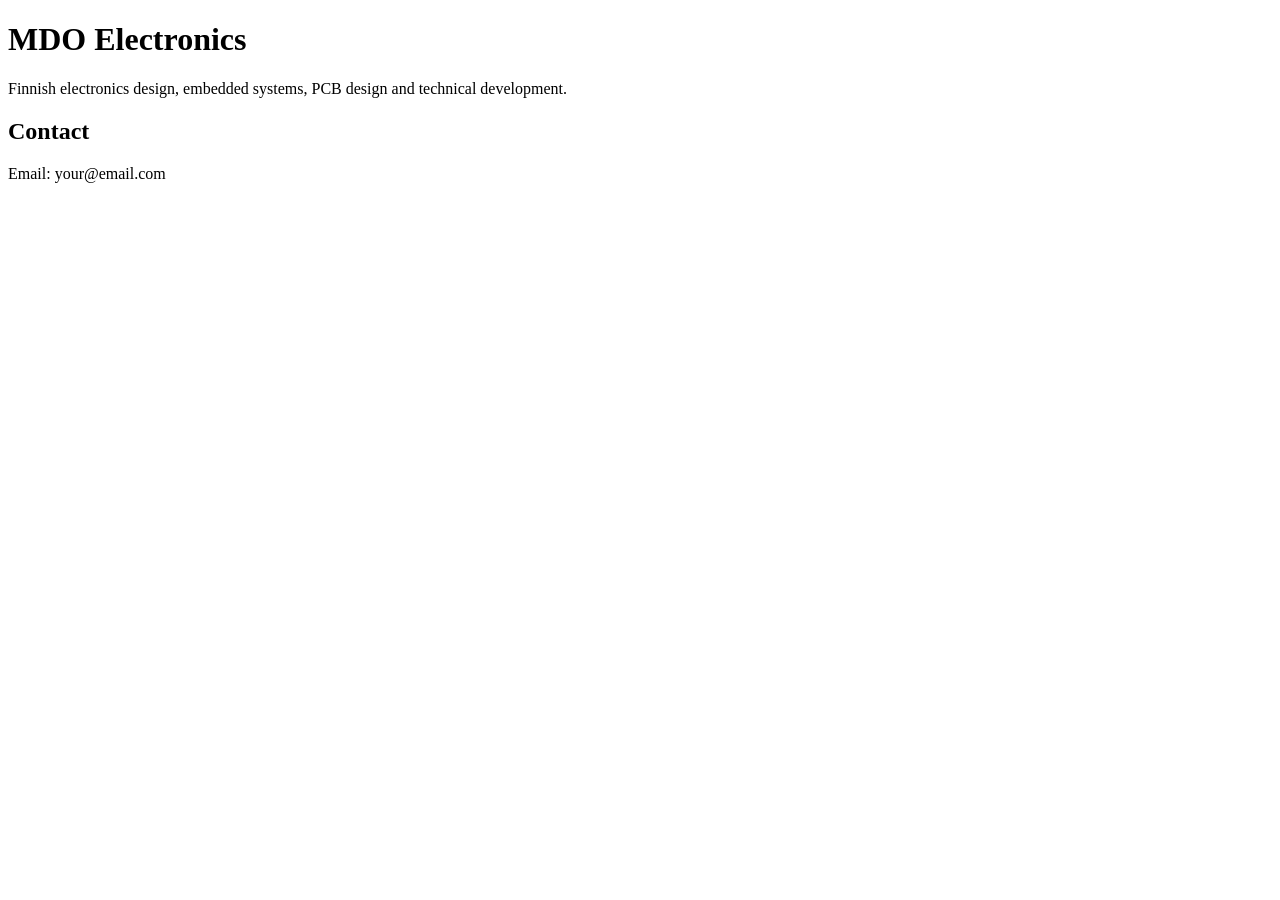
==== index.html @ 1610b246 "Create index.html" ====
<!DOCTYPE html>
<html>
<head>
  <meta charset="UTF-8">
  <title>MDO Electronics</title>
</head>
<body>
  <h1>MDO Electronics</h1>
  <p>Finnish electronics design, embedded systems, PCB design and technical development.</p>

  <h2>Contact</h2>
  <p>Email: your@email.com</p>
</body>
</html>
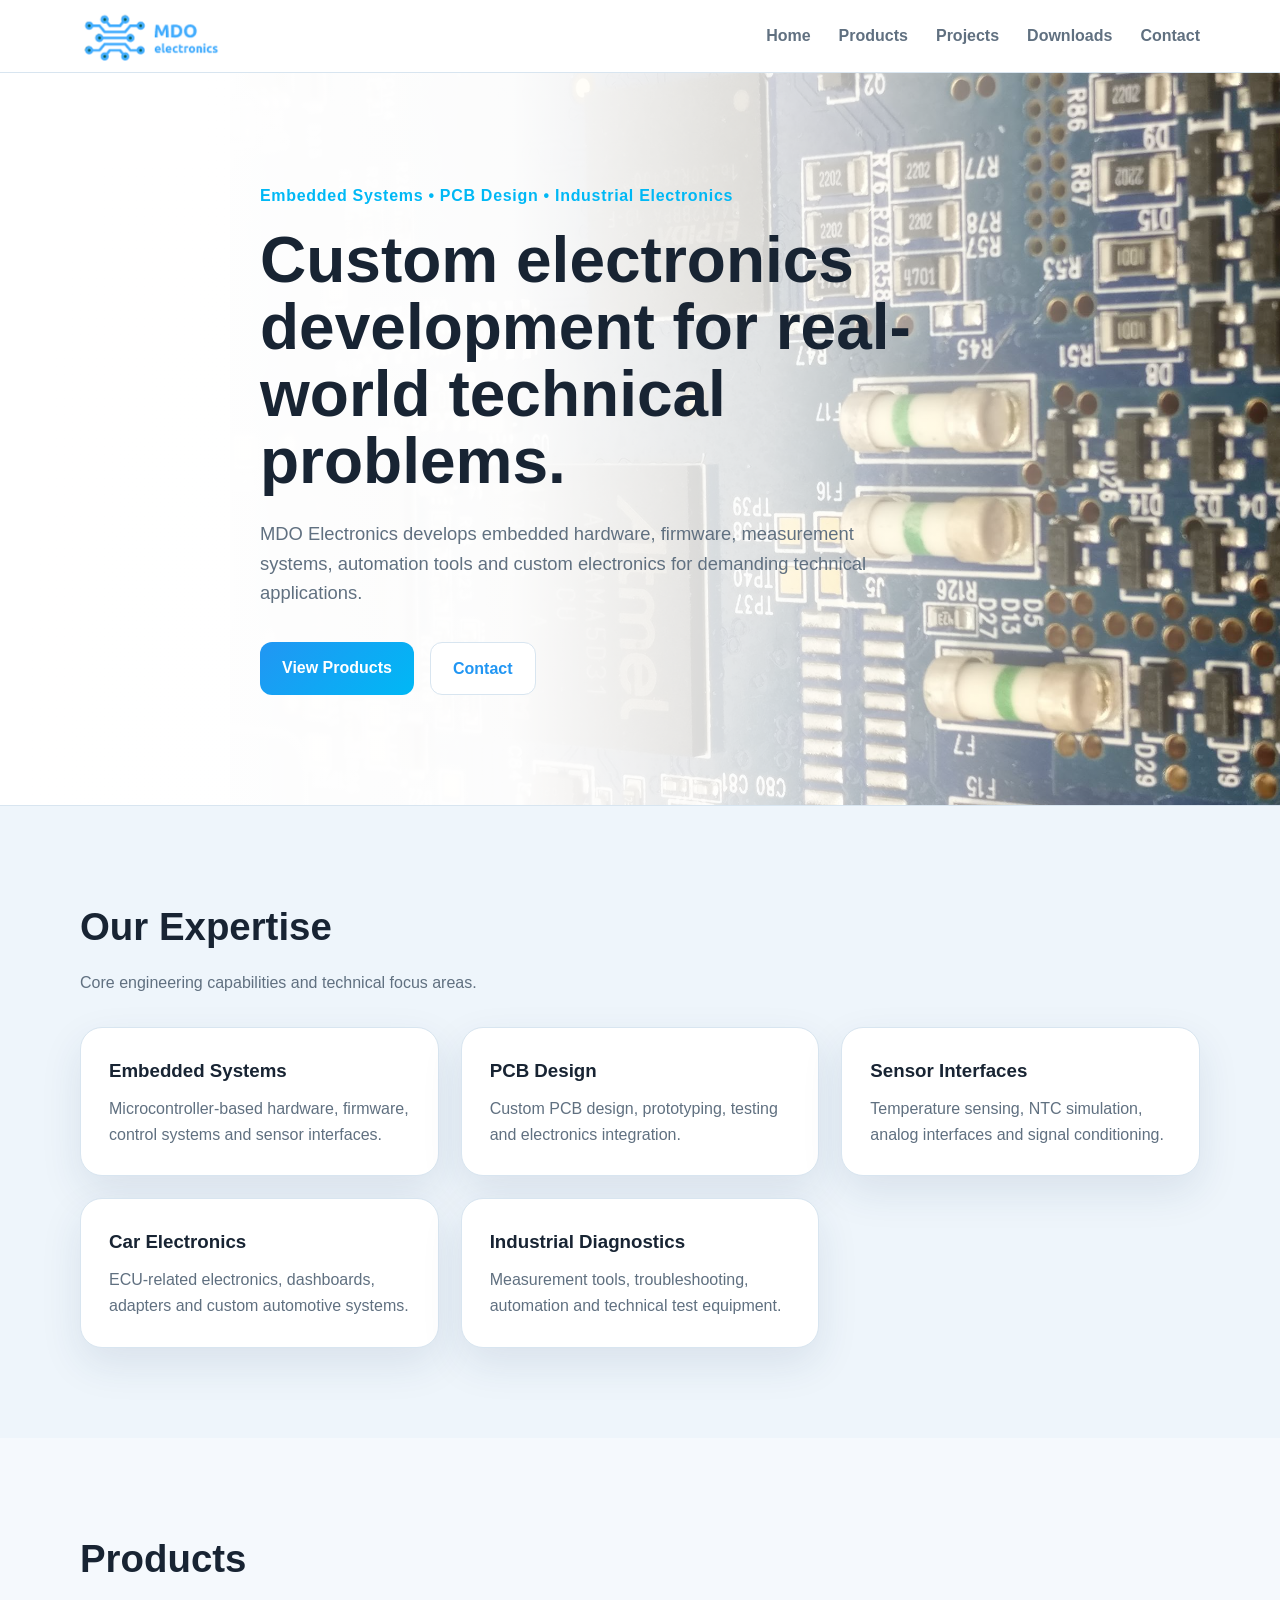
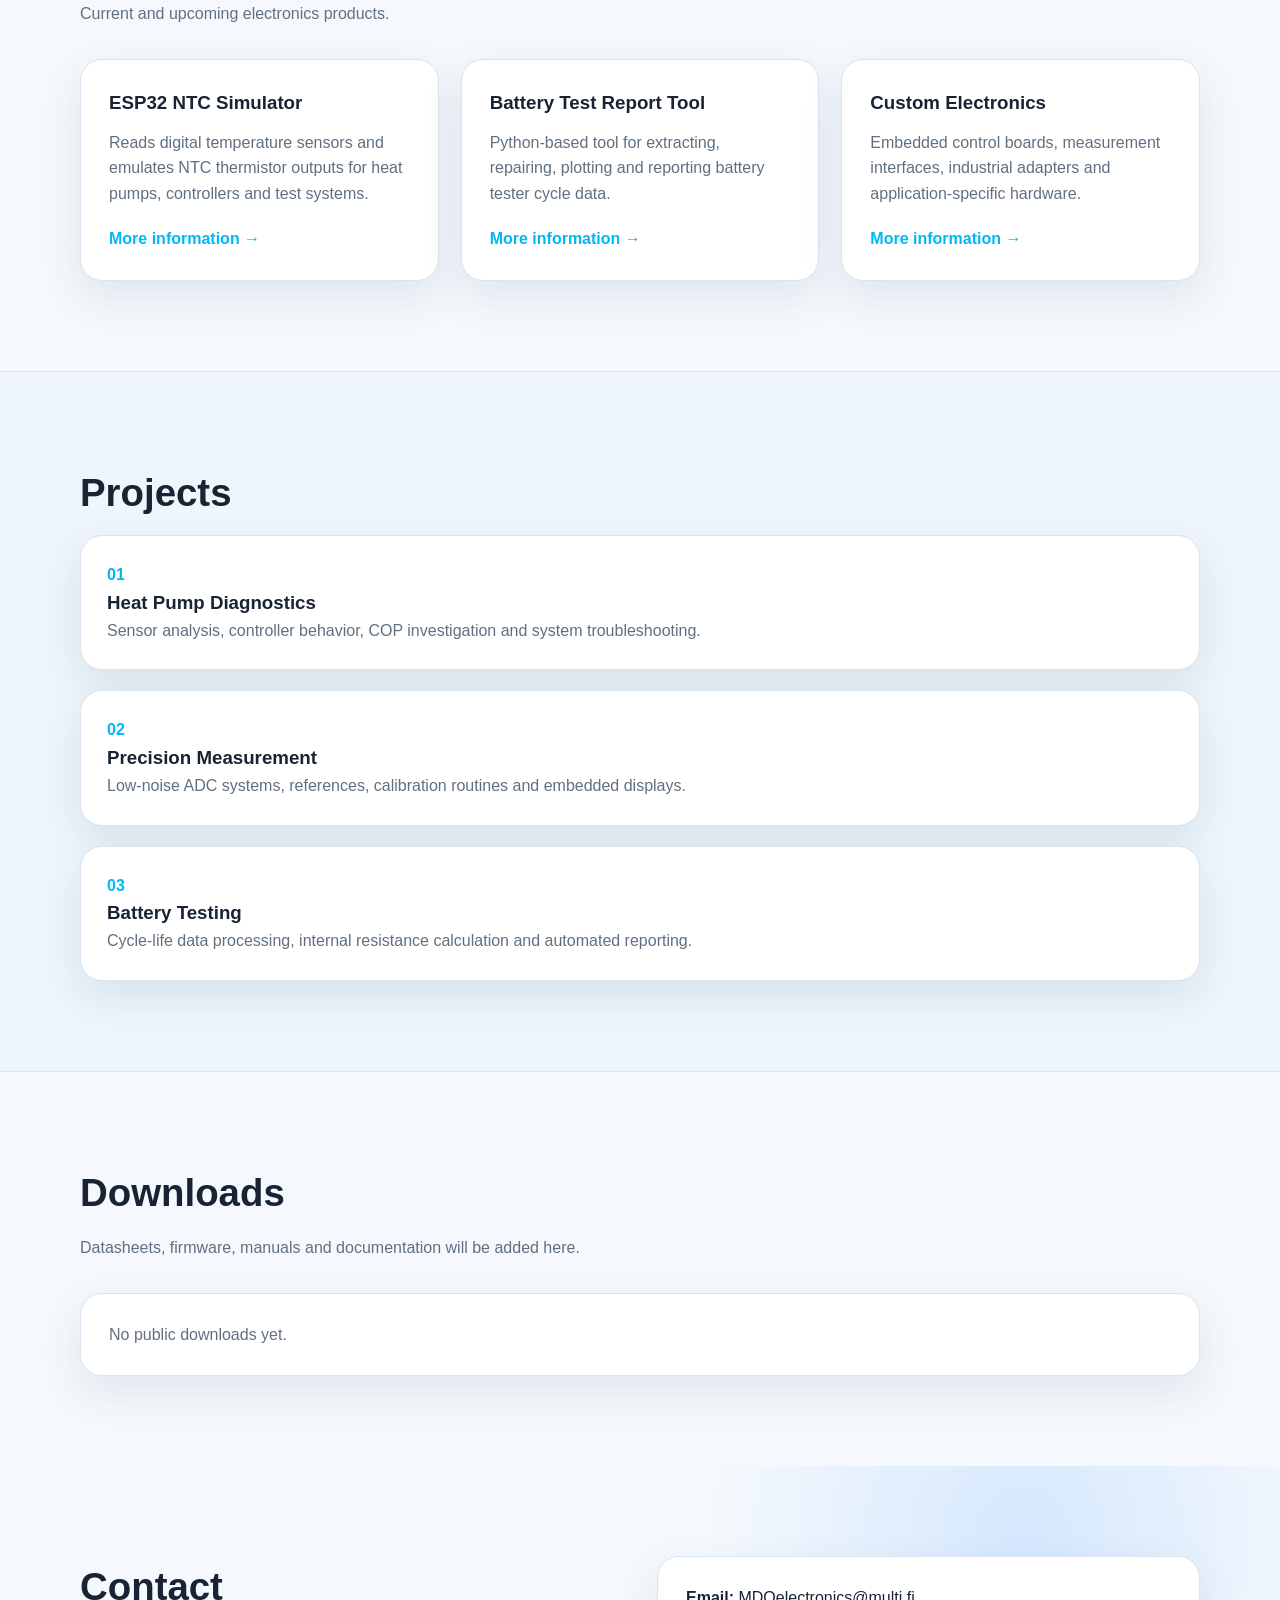
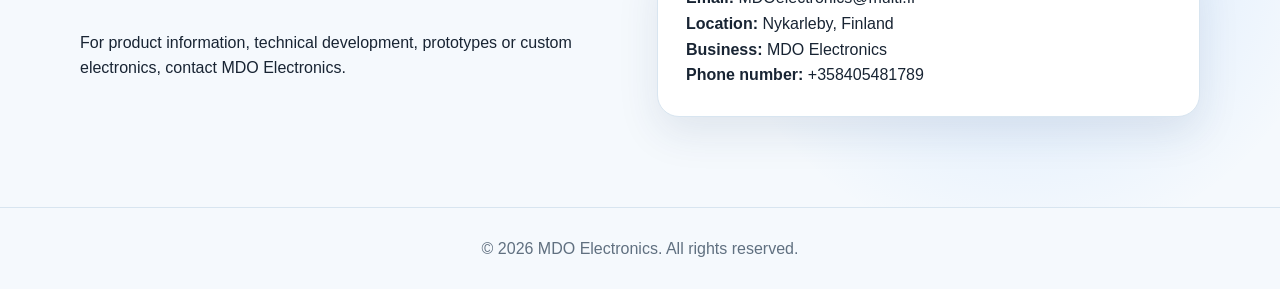
==== commit 86f40e8a: "Initial website design Added homepage template and added pictures to image folder" ====
--- a/index.html
+++ b/index.html
@@ -1,14 +1,183 @@
 <!DOCTYPE html>
-<html>
+<html lang="en">
 <head>
-  <meta charset="UTF-8">
+  <meta charset="UTF-8" />
+  <meta name="viewport" content="width=device-width, initial-scale=1.0" />
   <title>MDO Electronics</title>
+  <link rel="stylesheet" href="css/style.css" />
 </head>
 <body>
-  <h1>MDO Electronics</h1>
-  <p>Finnish electronics design, embedded systems, PCB design and technical development.</p>
 
-  <h2>Contact</h2>
-  <p>Email: your@email.com</p>
+<header class="site-header">
+  <div class="container nav">
+    <a href="#home" class="logo">
+  <img src="images/MDOlogo.png" alt="MDO Electronics logo">
+</a>
+    <button class="menu-btn" id="menuBtn">☰</button>
+    <nav id="navMenu">
+      <a href="#home">Home</a>
+      <a href="#products">Products</a>
+      <a href="#projects">Projects</a>
+      <a href="#downloads">Downloads</a>
+      <a href="#contact">Contact</a>
+    </nav>
+  </div>
+</header>
+
+<section id="home" class="hero">
+  <div class="container hero-grid hero-single">
+    <div>
+      <p class="tagline">Embedded Systems • PCB Design • Industrial Electronics</p>
+
+      <h1>Custom electronics development for real-world technical problems.</h1>
+
+      <p class="hero-text">
+        MDO Electronics develops embedded hardware, firmware, measurement systems,
+        automation tools and custom electronics for demanding technical applications.
+      </p>
+
+      <div class="hero-buttons">
+        <a href="#products" class="btn primary">View Products</a>
+        <a href="#contact" class="btn secondary">Contact</a>
+      </div>
+    </div>
+  </div>
+</section>
+
+<section id="expertise" class="section expertise-section">
+  <div class="container">
+    <h2>Our Expertise</h2>
+    <p class="section-intro">Core engineering capabilities and technical focus areas.</p>
+
+    <div class="expertise-grid">
+      <div class="expertise-card">
+        <h3>Embedded Systems</h3>
+        <p>Microcontroller-based hardware, firmware, control systems and sensor interfaces.</p>
+      </div>
+
+      <div class="expertise-card">
+        <h3>PCB Design</h3>
+        <p>Custom PCB design, prototyping, testing and electronics integration.</p>
+      </div>
+
+      <div class="expertise-card">
+        <h3>Sensor Interfaces</h3>
+        <p>Temperature sensing, NTC simulation, analog interfaces and signal conditioning.</p>
+      </div>
+
+      <div class="expertise-card">
+        <h3>Car Electronics</h3>
+        <p>ECU-related electronics, dashboards, adapters and custom automotive systems.</p>
+      </div>
+
+      <div class="expertise-card">
+        <h3>Industrial Diagnostics</h3>
+        <p>Measurement tools, troubleshooting, automation and technical test equipment.</p>
+      </div>
+    </div>
+  </div>
+</section>
+
+
+
+<section id="products" class="section">
+  <div class="container">
+    <h2>Products</h2>
+    <p class="section-intro">Current and upcoming electronics products.</p>
+
+    <div class="cards">
+      <div class="card">
+        <h3>ESP32 NTC Simulator</h3>
+        <p>
+          Reads digital temperature sensors and emulates NTC thermistor outputs
+          for heat pumps, controllers and test systems.
+        </p>
+        <a href="#">More information →</a>
+      </div>
+
+      <div class="card">
+        <h3>Battery Test Report Tool</h3>
+        <p>
+          Python-based tool for extracting, repairing, plotting and reporting
+          battery tester cycle data.
+        </p>
+        <a href="#">More information →</a>
+      </div>
+
+      <div class="card">
+        <h3>Custom Electronics</h3>
+        <p>
+          Embedded control boards, measurement interfaces, industrial adapters
+          and application-specific hardware.
+        </p>
+        <a href="#">More information →</a>
+      </div>
+    </div>
+  </div>
+</section>
+
+<section id="projects" class="section dark-section">
+  <div class="container">
+    <h2>Projects</h2>
+
+    <div class="project-grid">
+      <div class="project">
+        <span>01</span>
+        <h3>Heat Pump Diagnostics</h3>
+        <p>Sensor analysis, controller behavior, COP investigation and system troubleshooting.</p>
+      </div>
+
+      <div class="project">
+        <span>02</span>
+        <h3>Precision Measurement</h3>
+        <p>Low-noise ADC systems, references, calibration routines and embedded displays.</p>
+      </div>
+
+      <div class="project">
+        <span>03</span>
+        <h3>Battery Testing</h3>
+        <p>Cycle-life data processing, internal resistance calculation and automated reporting.</p>
+      </div>
+    </div>
+  </div>
+</section>
+
+<section id="downloads" class="section">
+  <div class="container">
+    <h2>Downloads</h2>
+    <p class="section-intro">Datasheets, firmware, manuals and documentation will be added here.</p>
+
+    <div class="download-box">
+      <p>No public downloads yet.</p>
+    </div>
+  </div>
+</section>
+
+<section id="contact" class="section contact-section">
+  <div class="container contact-grid">
+    <div>
+      <h2>Contact</h2>
+      <p>
+        For product information, technical development, prototypes or custom electronics,
+        contact MDO Electronics.
+      </p>
+    </div>
+
+    <div class="contact-card">
+      <p><strong>Email:</strong> MDOelectronics@multi.fi</p>
+      <p><strong>Location:</strong> Nykarleby, Finland</p>
+      <p><strong>Business:</strong> MDO Electronics</p>
+      <p><strong>Phone number:</strong> +358405481789</p>
+    </div>
+  </div>
+</section>
+
+<footer>
+  <div class="container">
+    <p>© 2026 MDO Electronics. All rights reserved.</p>
+  </div>
+</footer>
+
+<script src="js/main.js"></script>
 </body>
-</html>
+</html>
--- a/css/style.css
+++ b/css/style.css
@@ -0,0 +1,369 @@
+:root {
+  --bg: #f5f9fd;
+  --bg2: #eef5fb;
+  --card: #ffffff;
+  --text: #182433;
+  --muted: #607080;
+  --accent: #2196f3;
+  --accent2: #00b8f5;
+  --border: #d8e5f0;
+}
+
+* {
+  box-sizing: border-box;
+  margin: 0;
+  padding: 0;
+}
+
+html {
+  scroll-behavior: smooth;
+}
+
+body {
+  font-family: Arial, Helvetica, sans-serif;
+  background: var(--bg);
+  color: var(--text);
+  line-height: 1.6;
+}
+
+.container {
+  width: min(1120px, 92%);
+  margin: auto;
+}
+
+.site-header {
+  position: sticky;
+  top: 0;
+  z-index: 100;
+  background: rgba(255,255,255,0.94);
+  backdrop-filter: blur(12px);
+  border-bottom: 1px solid var(--border);
+}
+
+.nav {
+  height: 72px;
+  display: flex;
+  align-items: center;
+  justify-content: space-between;
+}
+
+.logo {
+  display: flex;
+  align-items: center;
+  text-decoration: none;
+}
+
+.logo img {
+  height: 60px;
+  width: auto;
+  display: block;
+}
+
+.logo span {
+  color: var(--accent);
+}
+
+nav {
+  display: flex;
+  gap: 28px;
+}
+
+nav a {
+  color: var(--muted);
+  text-decoration: none;
+  font-weight: 600;
+}
+
+nav a:hover {
+  color: var(--text);
+}
+
+.menu-btn {
+  display: none;
+  background: none;
+  color: var(--text);
+  border: 0;
+  font-size: 1.8rem;
+}
+
+.hero::before {
+    content: "";
+    position: absolute;
+    inset: 0;
+
+    background-image: url("../images/background.jpg");
+    background-repeat: no-repeat;
+    background-size: 85%;
+    background-position: 120% center;
+    background-repeat: no-repeat;
+    opacity: 1.20;
+    z-index: 0;
+}
+
+.hero::after {
+    content: "";
+    position: absolute;
+    inset: 0;
+
+    background: linear-gradient(
+        90deg,
+        rgba(255,255,255,1.00) 0%,
+        rgba(255,255,255,0.98) 40%,
+        rgba(255,255,255,0.80) 60%,
+        rgba(255,255,255,0.35) 82%,
+        rgba(255,255,255,0.05) 100%
+    );
+
+    z-index: 1;
+}
+
+.hero {
+    position: relative;
+    overflow: hidden;
+    padding: 110px 0;
+    background: linear-gradient(180deg,#ffffff,#eef7fd);
+}
+
+.hero-grid {
+  position: relative;
+  z-index: 2;
+
+  display: grid;
+  grid-template-columns: 1fr;
+
+  max-width: 760px;
+  margin-left: auto;
+  margin-right: auto;
+}
+
+.tagline {
+  color: var(--accent2);
+  font-weight: 700;
+  margin-bottom: 18px;
+  letter-spacing: 0.7px;
+}
+
+h1 {
+  font-size: clamp(2.4rem, 5vw, 4.7rem);
+  line-height: 1.05;
+  margin-bottom: 24px;
+}
+
+.hero-text {
+  color: var(--muted);
+  font-size: 1.15rem;
+  max-width: 650px;
+}
+
+.hero-buttons {
+  margin-top: 34px;
+  display: flex;
+  gap: 16px;
+  flex-wrap: wrap;
+}
+
+.btn {
+  display: inline-block;
+  padding: 13px 22px;
+  border-radius: 12px;
+  text-decoration: none;
+  font-weight: 700;
+}
+
+.primary {
+  background: linear-gradient(135deg, var(--accent), var(--accent2));
+  color: white;
+}
+
+.secondary {
+  border: 1px solid var(--border);
+  color: var(--accent);
+  background: white;
+}
+
+.hero-card,
+.card,
+.project,
+.contact-card,
+.download-box {
+  background: var(--card);
+  border: 1px solid var(--border);
+  border-radius: 22px;
+  box-shadow: 0 16px 42px rgba(28, 58, 95, 0.10);
+}
+
+.hero-card {
+  padding: 34px;
+}
+
+.chip {
+  width: 92px;
+  height: 92px;
+  margin-bottom: 24px;
+  border-radius: 18px;
+  background:
+    linear-gradient(90deg, transparent 44%, rgba(255,255,255,0.2) 45%, transparent 46%),
+    linear-gradient(0deg, transparent 44%, rgba(255,255,255,0.2) 45%, transparent 46%),
+    linear-gradient(135deg, var(--accent), var(--accent2));
+}
+
+.hero-card h3 {
+  margin-bottom: 14px;
+}
+
+.hero-card ul {
+  list-style-position: inside;
+  color: var(--muted);
+}
+
+.section {
+  padding: 90px 0;
+}
+
+.section h2 {
+  font-size: 2.4rem;
+  margin-bottom: 12px;
+}
+
+.section-intro {
+  color: var(--muted);
+  margin-bottom: 32px;
+}
+
+.expertise-section {
+  background: var(--bg2);
+  border-top: 1px solid var(--border);
+}
+
+.expertise-grid {
+  display: grid;
+  grid-template-columns: repeat(3, 1fr);
+  gap: 22px;
+}
+
+.expertise-card {
+  background: var(--card);
+  border: 1px solid var(--border);
+  border-radius: 22px;
+  padding: 28px;
+  box-shadow: 0 16px 42px rgba(28, 58, 95, 0.10);
+}
+
+.expertise-card h3 {
+  margin-bottom: 10px;
+}
+
+.expertise-card p {
+  color: var(--muted);
+}
+
+.cards {
+  display: grid;
+  grid-template-columns: repeat(3, 1fr);
+  gap: 22px;
+}
+
+.card {
+  padding: 28px;
+}
+
+.card h3 {
+  margin-bottom: 12px;
+}
+
+.card p {
+  color: var(--muted);
+  margin-bottom: 20px;
+}
+
+.card a {
+  color: var(--accent2);
+  text-decoration: none;
+  font-weight: 700;
+}
+
+.dark-section {
+  background: var(--bg2);
+  border-top: 1px solid var(--border);
+  border-bottom: 1px solid var(--border);
+}
+
+.project-grid {
+  display: grid;
+  gap: 20px;
+}
+
+.project {
+  padding: 26px;
+}
+
+.project span {
+  color: var(--accent2);
+  font-weight: 800;
+}
+
+.project p {
+  color: var(--muted);
+}
+
+.download-box {
+  padding: 28px;
+  color: var(--muted);
+}
+
+.contact-section {
+  background:
+    radial-gradient(circle at 80% 20%, rgba(47,140,255,0.16), transparent 30%);
+}
+
+.contact-grid {
+  display: grid;
+  grid-template-columns: 1fr 1fr;
+  gap: 34px;
+  align-items: start;
+}
+
+.contact-card {
+  padding: 28px;
+}
+
+footer {
+  border-top: 1px solid var(--border);
+  padding: 28px 0;
+  color: var(--muted);
+  text-align: center;
+}
+
+@media (max-width: 800px) {
+  .menu-btn {
+    display: block;
+  }
+
+  nav {
+    display: none;
+    position: absolute;
+    top: 72px;
+    right: 4%;
+    left: 4%;
+    background: var(--card);
+    border: 1px solid var(--border);
+    border-radius: 16px;
+    padding: 20px;
+    flex-direction: column;
+  }
+
+  nav.open {
+    display: flex;
+  }
+
+  .hero {
+    padding: 76px 0;
+  }
+
+  .hero-grid,
+  .expertise-grid,
+  .cards,
+  .contact-grid {
+  grid-template-columns: 1fr;
+}
+}
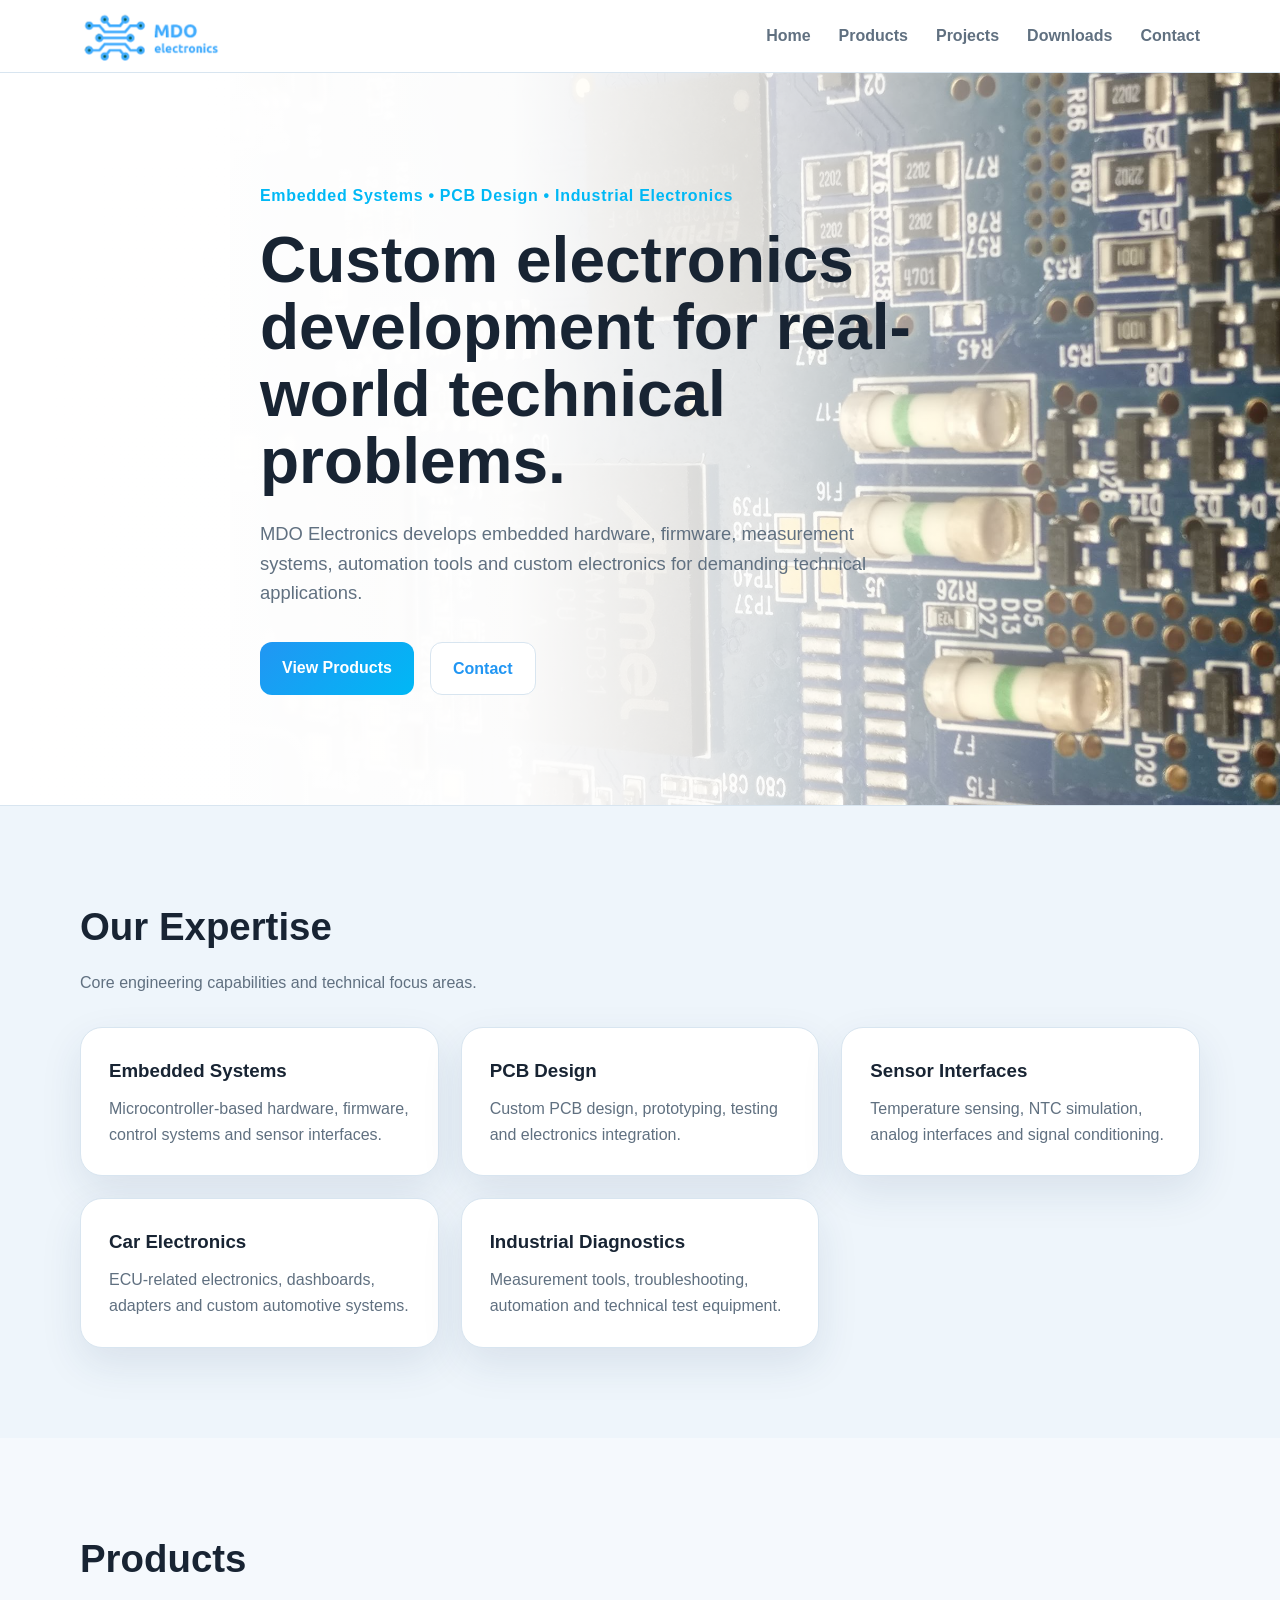
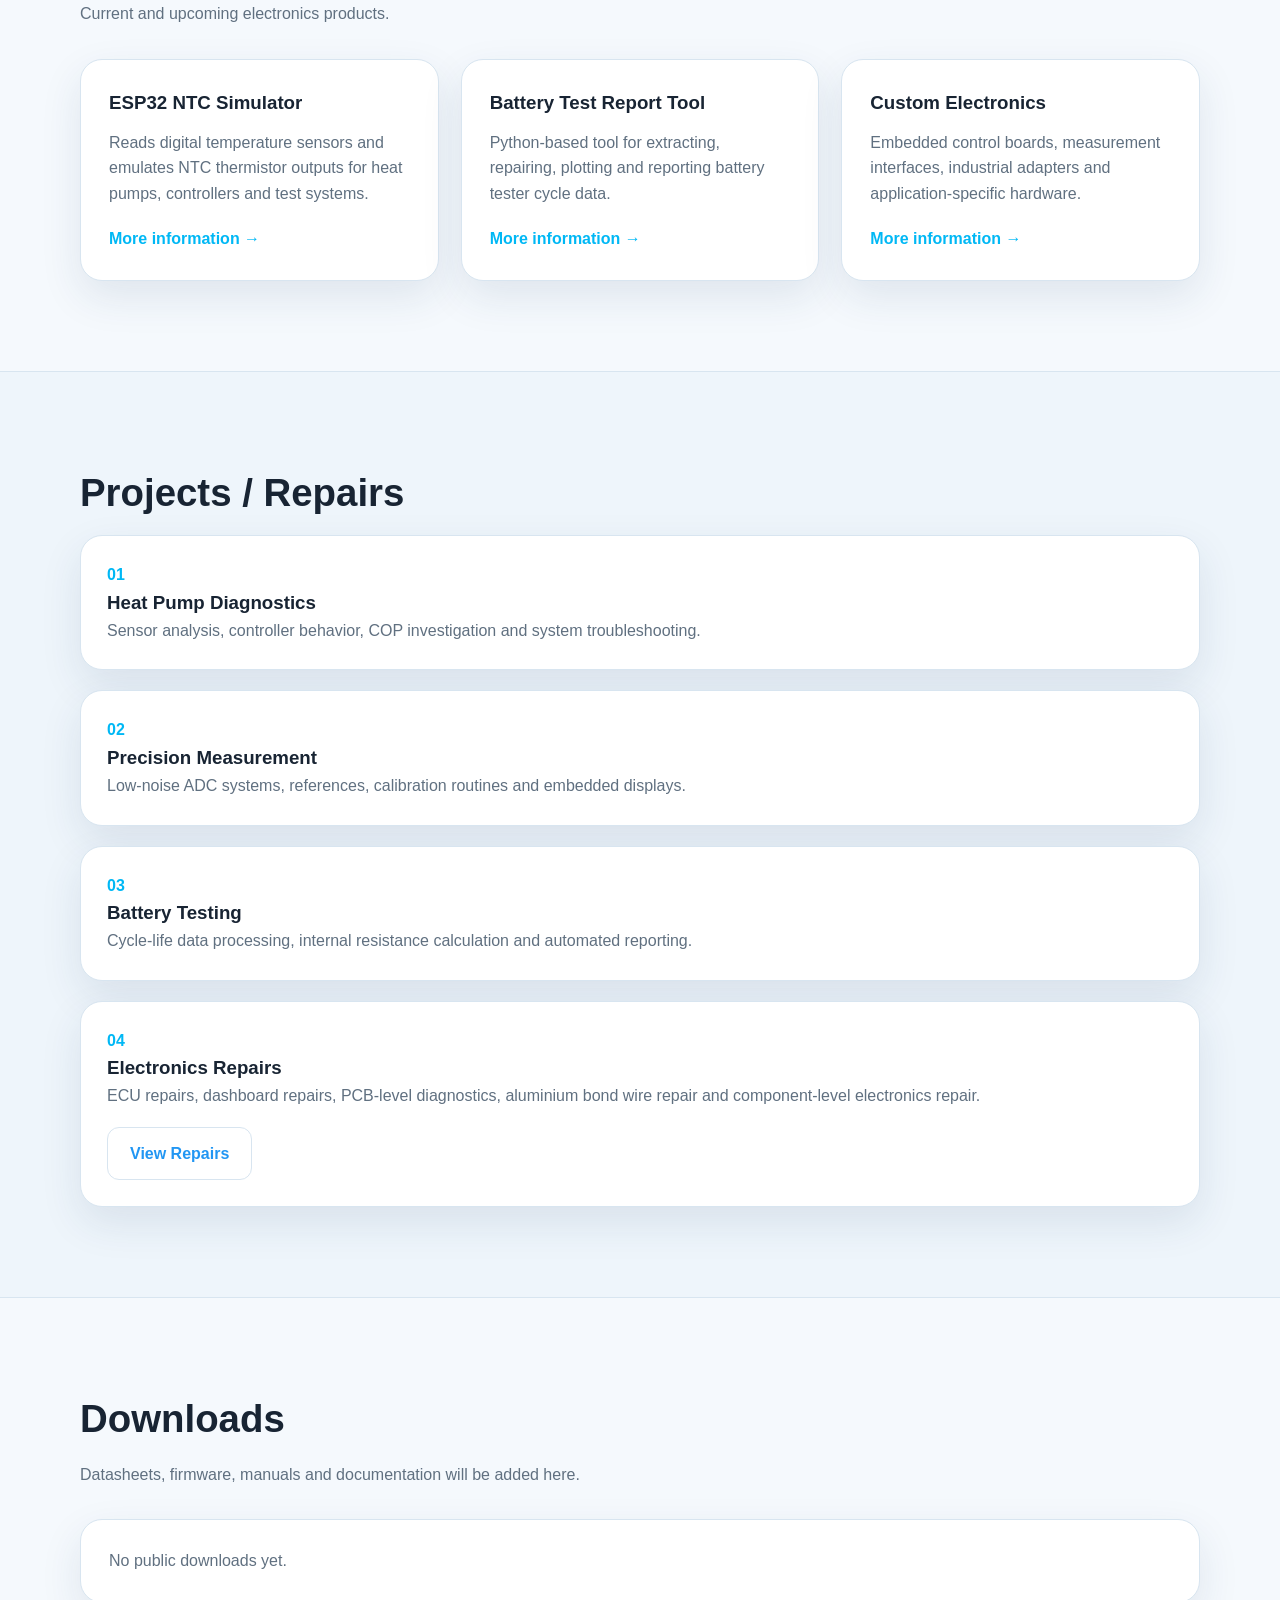
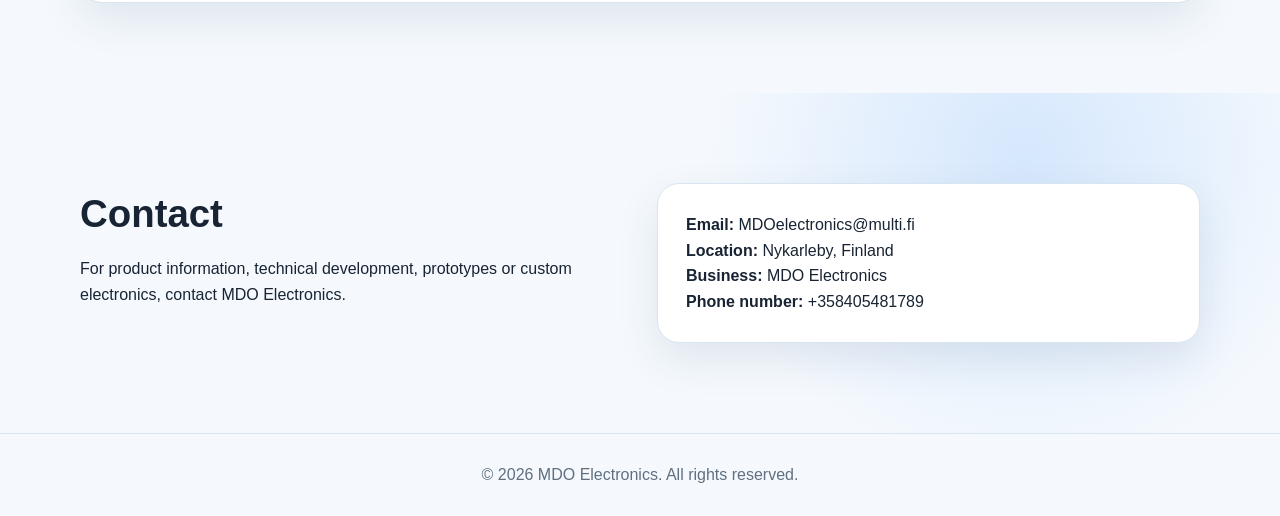
==== commit 1adaf502: "Added repair page" ====
--- a/index.html
+++ b/index.html
@@ -92,7 +92,7 @@
           Reads digital temperature sensors and emulates NTC thermistor outputs
           for heat pumps, controllers and test systems.
         </p>
-        <a href="#">More information →</a>
+        <a href="products/esp32-ntc-simulator.html">More information →</a>
       </div>
 
       <div class="card">
@@ -101,7 +101,7 @@
           Python-based tool for extracting, repairing, plotting and reporting
           battery tester cycle data.
         </p>
-        <a href="#">More information →</a>
+        <a href="products/battery-test-report-tool.html">More information →</a>
       </div>
 
       <div class="card">
@@ -110,7 +110,7 @@
           Embedded control boards, measurement interfaces, industrial adapters
           and application-specific hardware.
         </p>
-        <a href="#">More information →</a>
+       <a href="products/custom-electronics.html">More information →</a>
       </div>
     </div>
   </div>
@@ -118,26 +118,50 @@
 
 <section id="projects" class="section dark-section">
   <div class="container">
-    <h2>Projects</h2>
+    <h2>Projects / Repairs</h2>
 
     <div class="project-grid">
+
       <div class="project">
         <span>01</span>
         <h3>Heat Pump Diagnostics</h3>
-        <p>Sensor analysis, controller behavior, COP investigation and system troubleshooting.</p>
+        <p>
+          Sensor analysis, controller behavior, COP investigation and
+          system troubleshooting.
+        </p>
       </div>
 
       <div class="project">
         <span>02</span>
         <h3>Precision Measurement</h3>
-        <p>Low-noise ADC systems, references, calibration routines and embedded displays.</p>
+        <p>
+          Low-noise ADC systems, references, calibration routines and
+          embedded displays.
+        </p>
       </div>
 
       <div class="project">
         <span>03</span>
         <h3>Battery Testing</h3>
-        <p>Cycle-life data processing, internal resistance calculation and automated reporting.</p>
-      </div>
+        <p>
+          Cycle-life data processing, internal resistance calculation and
+          automated reporting.
+        </p>
+      </div>
+
+      <div class="project">
+        <span>04</span>
+        <h3>Electronics Repairs</h3>
+        <p>
+          ECU repairs, dashboard repairs, PCB-level diagnostics,
+          aluminium bond wire repair and component-level electronics repair.
+        </p>
+
+        <a href="repairs.html" class="btn secondary" style="margin-top:18px; display:inline-block;">
+          View Repairs
+        </a>
+      </div>
+
     </div>
   </div>
 </section>
--- a/css/style.css
+++ b/css/style.css
@@ -356,6 +356,21 @@
     display: flex;
   }
 
+  .hero::before {
+    background-size: 140%;
+    background-position: center bottom;
+    opacity: 0.35;
+}
+
+.hero::after {
+    background: linear-gradient(
+        180deg,
+        rgba(255,255,255,0.97) 0%,
+        rgba(255,255,255,0.92) 45%,
+        rgba(255,255,255,0.75) 100%
+    );
+}
+
   .hero {
     padding: 76px 0;
   }
@@ -366,4 +381,99 @@
   .contact-grid {
   grid-template-columns: 1fr;
 }
+}
+.product-cards {
+  margin-top: 40px;
+  max-width: 900px;
+  margin-left: auto;
+  margin-right: auto;
+}
+
+.product-image-card {
+    width: fit-content;
+    margin: 35px auto 0;
+    padding: 12px;
+    background: var(--card);
+    border: 1px solid var(--border);
+    border-radius: 22px;
+    box-shadow: 0 16px 42px rgba(28,58,95,.10);
+}
+
+.product-image-card img {
+    display: block;
+    width: 900px;
+    max-width: 100%;
+    height: auto;
+    border-radius: 14px;
+}
+
+.repair-grid {
+  margin-top: 45px;
+  display: grid;
+  gap: 34px;
+}
+
+.repair-card {
+  background: var(--card);
+  border: 1px solid var(--border);
+  border-radius: 22px;
+  box-shadow: 0 16px 42px rgba(28,58,95,.10);
+  padding: 28px;
+}
+
+.repair-content {
+  margin-bottom: 22px;
+}
+
+.repair-content h2 {
+  font-size: 1.7rem;
+  margin-bottom: 10px;
+}
+
+.repair-content p {
+  color: var(--muted);
+  max-width: 900px;
+}
+
+.repair-images {
+  display: grid;
+  grid-template-columns: repeat(auto-fit, minmax(260px, 1fr));
+  gap: 14px;
+}
+
+.repair-images img {
+  width: 100%;
+  height: 320px;
+  object-fit: cover;
+  border-radius: 14px;
+  border: 1px solid var(--border);
+  display: block;
+}
+
+.repair-images a {
+    display: block;
+    text-decoration: none;
+}
+
+.repair-images img {
+    cursor: zoom-in;
+    transition: transform .2s ease;
+}
+
+.repair-images img:hover {
+    transform: scale(1.02);
+}
+
+@media (max-width: 800px) {
+  .repair-card {
+    padding: 18px;
+  }
+
+  .repair-images {
+    grid-template-columns: 1fr;
+  }
+
+  .repair-images img {
+    height: 240px;
+  }
 }
